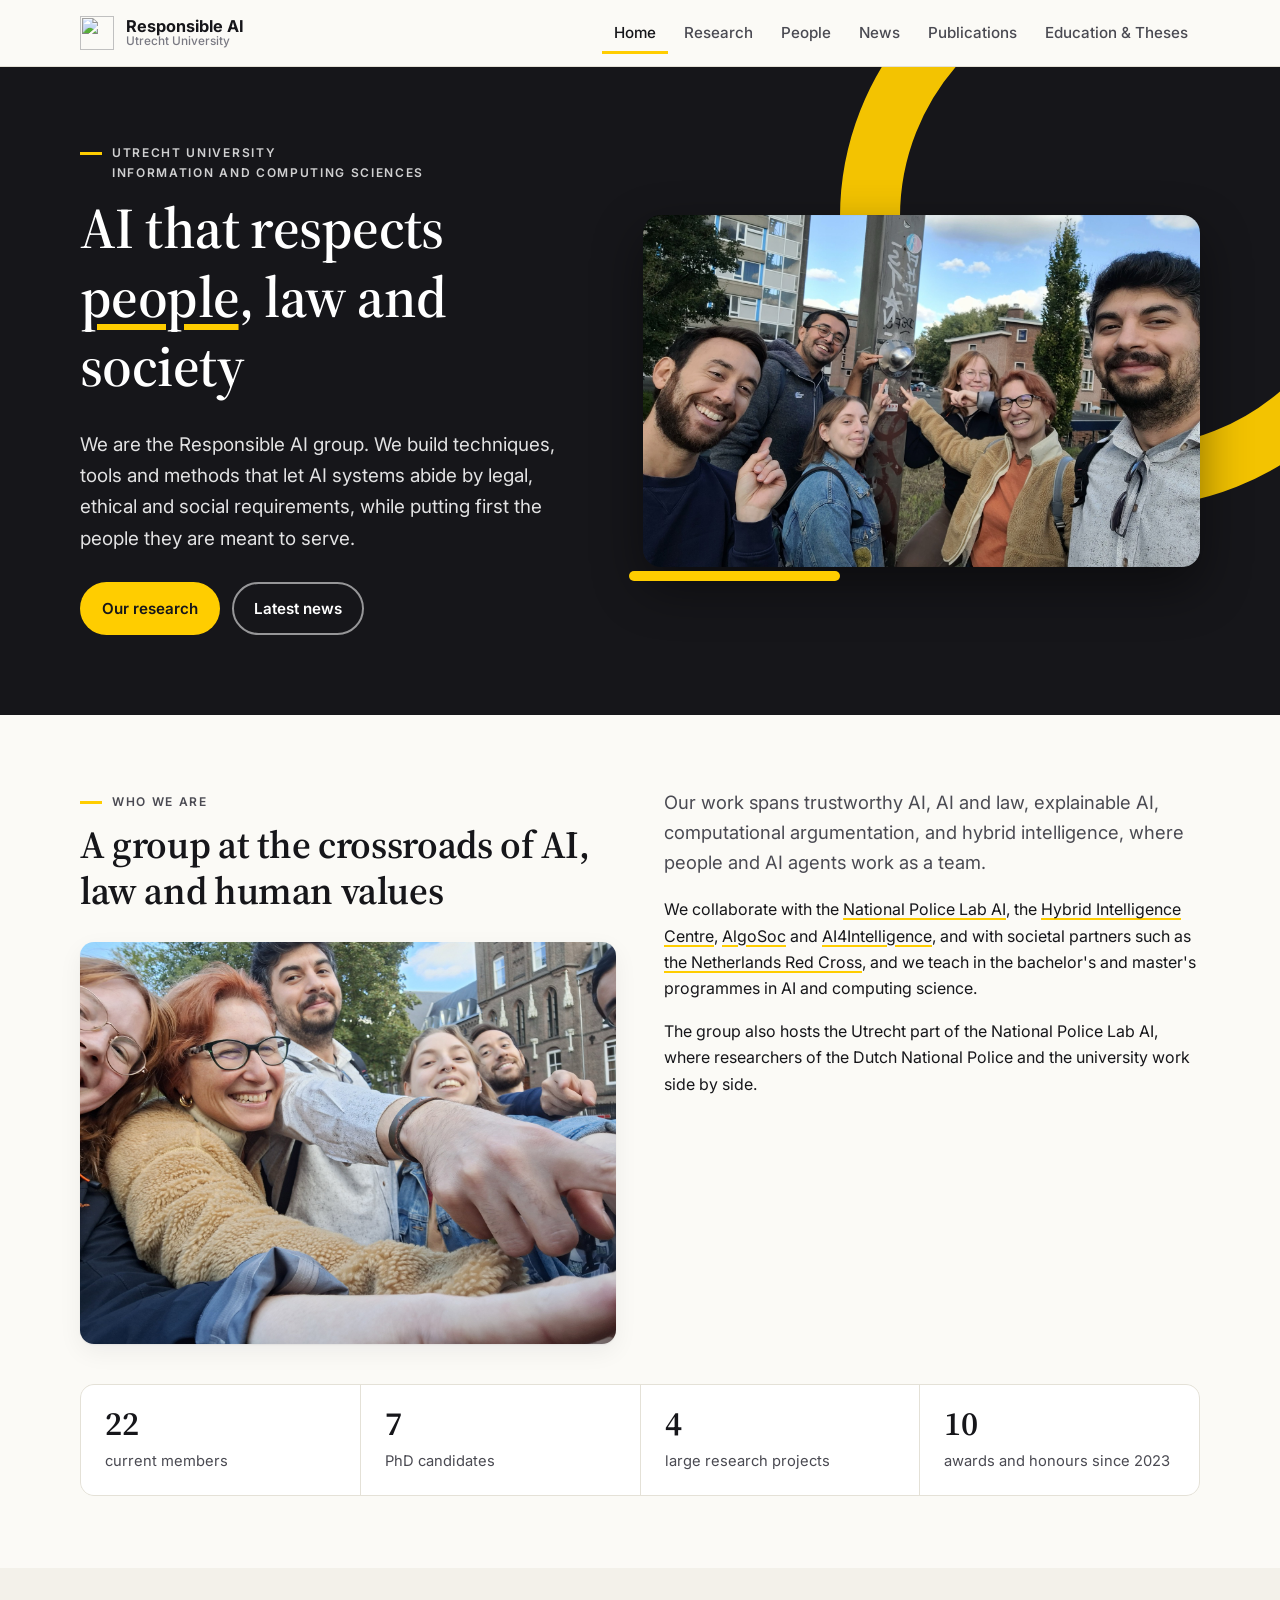
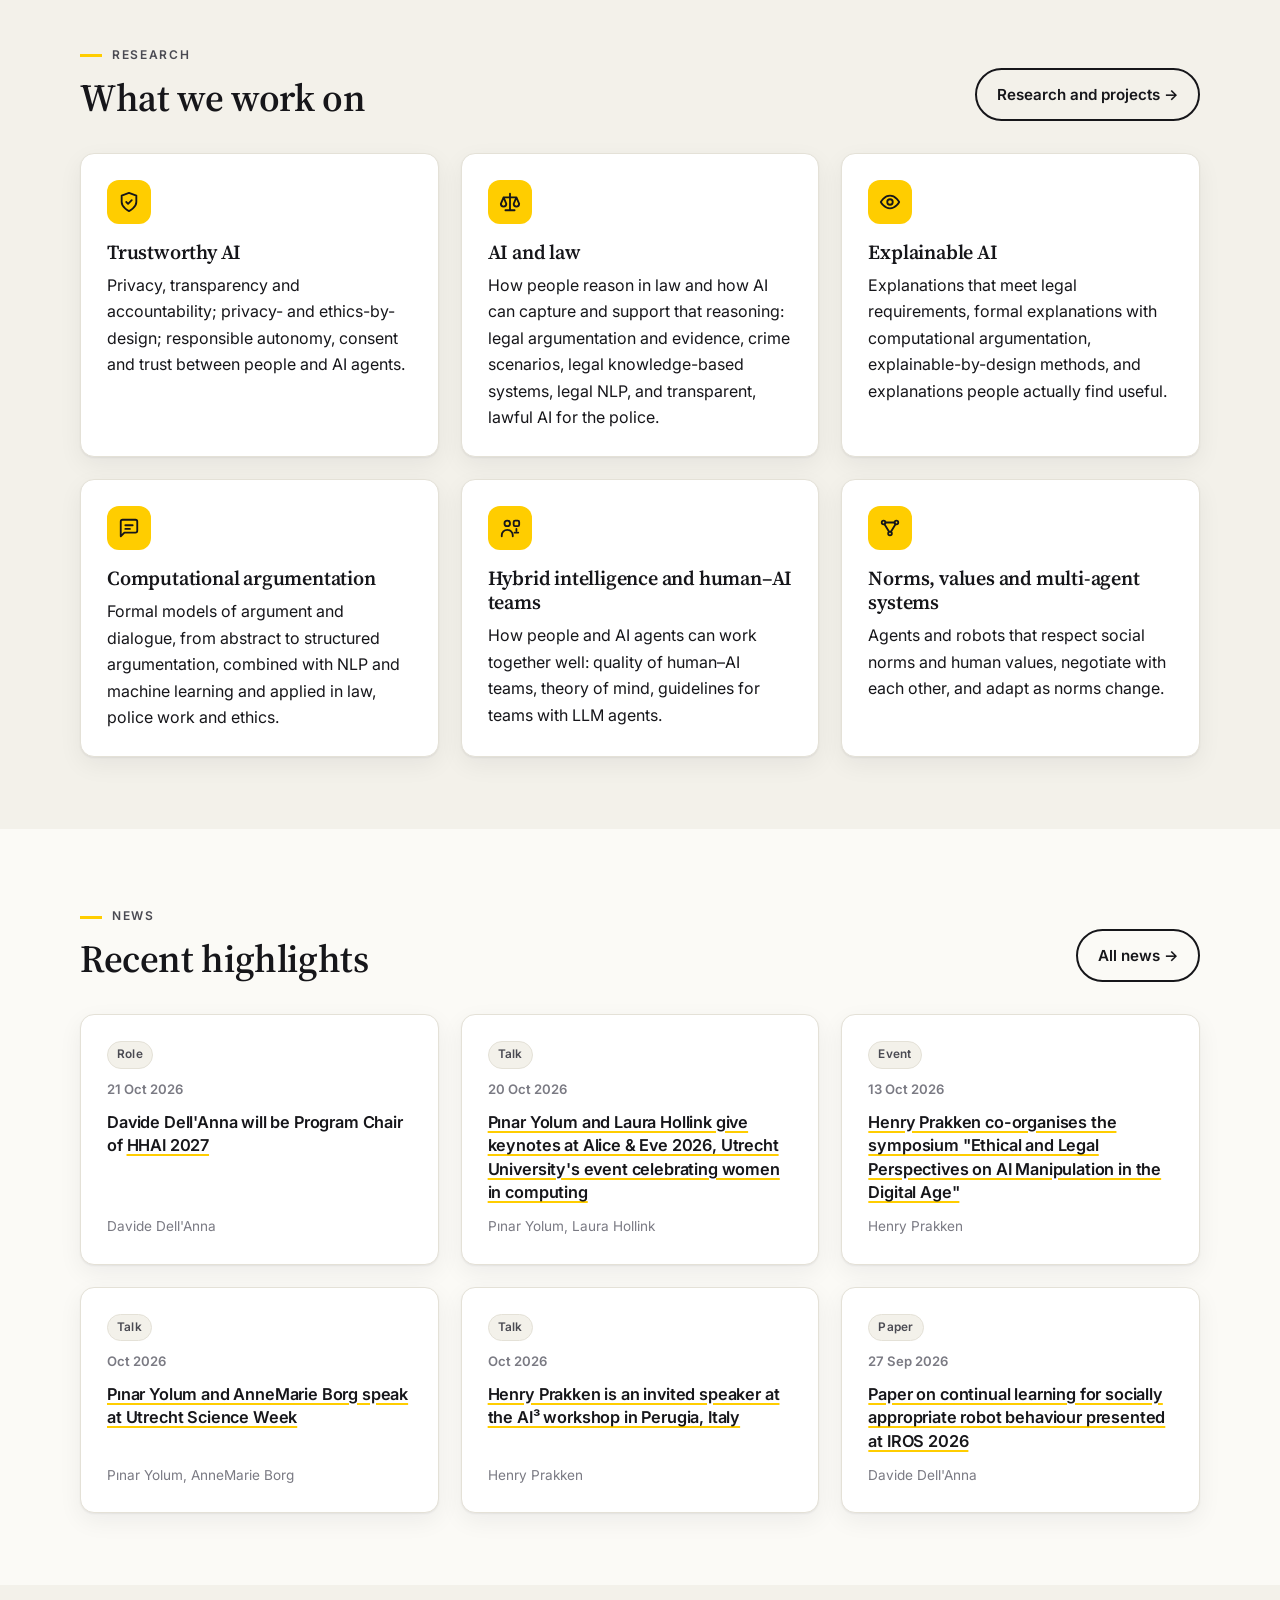
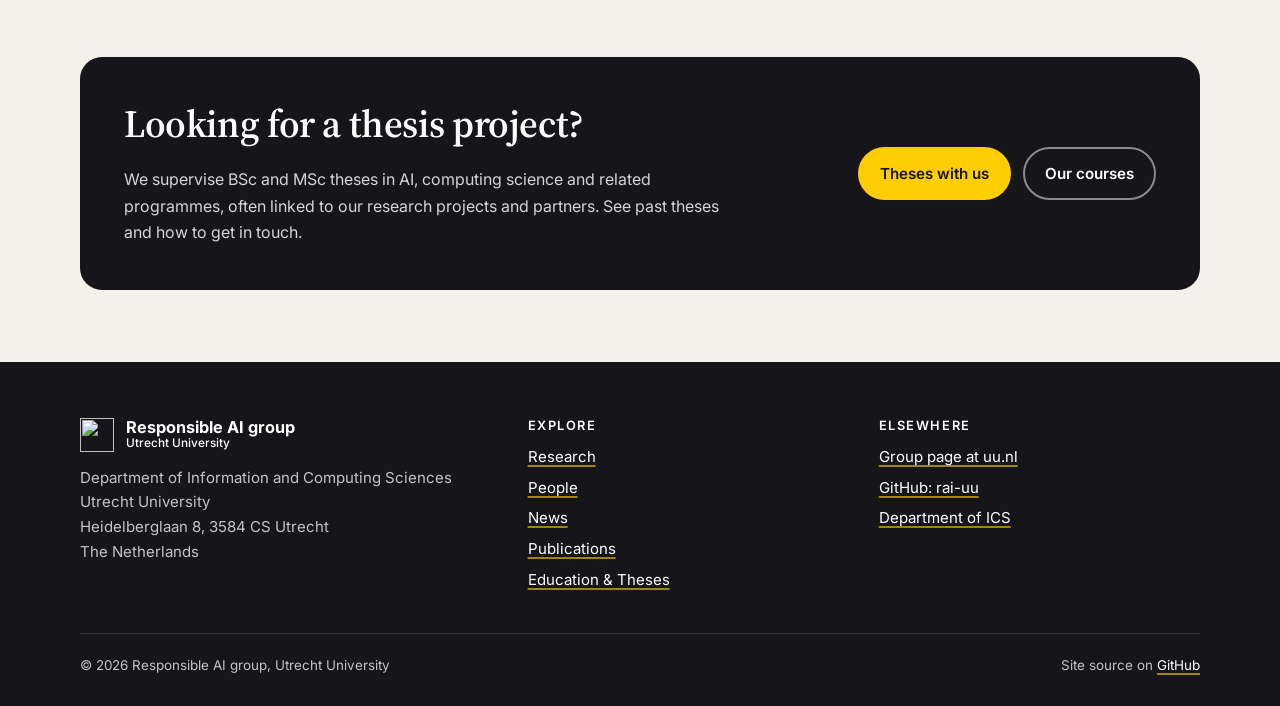
==== index.html @ e7e2543e "Redesign the group website and fill it with content - New design (css/site.css) with shared header/f" ====
<!doctype html>
<html lang="en">
<head>
<meta charset="utf-8">
<meta name="viewport" content="width=device-width, initial-scale=1">
<title>Responsible AI group · Utrecht University</title>
<meta name="description" content="The Responsible AI group at Utrecht University researches AI that abides by legal, ethical and social requirements.">
<link rel="icon" href="images/logo.png">
<link rel="preconnect" href="https://fonts.googleapis.com">
<link rel="preconnect" href="https://fonts.gstatic.com" crossorigin>
<link href="https://fonts.googleapis.com/css2?family=Inter:wght@400;500;600;650;700&family=Source+Serif+4:opsz,wght@8..60,500;8..60,600&display=swap" rel="stylesheet">
<link rel="stylesheet" href="css/site.css">
</head>
<body data-page="home">
<div data-render="header"></div>
<main>

<section class="hero">
  <div class="wrap">
    <div class="hero-text">
      <span class="eyebrow eyebrow-2">Utrecht University<span>Information and Computing Sciences</span></span>
      <h1>AI that respects <em>people</em>, law and society</h1>
      <p>We are the Responsible AI group. We build techniques, tools and methods that let AI systems abide by legal, ethical and social requirements, while putting first the people they are meant to serve.</p>
      <div class="btns"><a class="btn primary" href="research.html">Our research</a><a class="btn ghost" href="news.html">Latest news</a></div>
    </div>
    <div class="hero-photo"><img src="images/group-1.jpg" alt="Members of the Responsible AI group"></div>
  </div>
</section>

<section class="section">
  <div class="wrap">
    <div class="two-col">
      <div>
        <span class="eyebrow">Who we are</span>
        <h2>A group at the crossroads of AI, law and human values</h2>
        <div class="photo mt-2"><img src="images/group-2.jpg" alt="Group members taking a selfie in Utrecht" loading="lazy" style="aspect-ratio:4/3;object-fit:cover;width:100%"></div>
      </div>
      <div>
        <p class="lead">Our work spans trustworthy AI, AI and law, explainable AI, computational argumentation, and hybrid intelligence, where people and AI agents work as a team.</p>
        <p>We collaborate with the <a href="https://www.uu.nl/en/research/ai-labs/our-labs/national-police-lab-ai" target="_blank" rel="noopener">National Police Lab AI</a>, the <a href="https://www.hybrid-intelligence-centre.nl/" target="_blank" rel="noopener">Hybrid Intelligence Centre</a>, <a href="https://algosoc.org/" target="_blank" rel="noopener">AlgoSoc</a> and <a href="https://ai4intelligence.github.io/" target="_blank" rel="noopener">AI4Intelligence</a>, and with societal partners such as <a href="research.html#collaborations">the Netherlands Red Cross</a>, and we teach in the bachelor's and master's programmes in AI and computing science.</p>
        <p>The group also hosts the Utrecht part of the National Police Lab AI, where researchers of the Dutch National Police and the university work side by side.</p>
      </div>
    </div>
    <div class="stats">
      <div class="stat"><b data-count="members"></b><span>current members</span></div>
      <div class="stat"><b data-count="phd"></b><span>PhD candidates</span></div>
      <div class="stat"><b>4</b><span>large research projects</span></div>
      <div class="stat"><b data-count="awards"></b><span>awards and honours since 2023</span></div>
    </div>
  </div>
</section>

<section class="section alt">
  <div class="wrap">
    <div class="section-head"><div><span class="eyebrow">Research</span><h2>What we work on</h2></div><a class="btn outline" href="research.html">Research and projects &rarr;</a></div>
    <div class="grid c3"><article class="card reveal"><div class="icon"><svg viewBox="0 0 24 24" fill="none" stroke="currentColor" stroke-width="2" stroke-linecap="round" stroke-linejoin="round"><path d="M12 22s8-4 8-10V5l-8-3-8 3v7c0 6 8 10 8 10z"/><path d="m9 12 2 2 4-4"/></svg></div><h3>Trustworthy AI</h3><p>Privacy, transparency and accountability; privacy- and ethics-by-design; responsible autonomy, consent and trust between people and AI agents.</p></article><article class="card reveal"><div class="icon"><svg viewBox="0 0 24 24" fill="none" stroke="currentColor" stroke-width="2" stroke-linecap="round" stroke-linejoin="round"><path d="M12 3v18M7 21h10M5 7h14M5 7l-3 7a3 3 0 0 0 6 0L5 7zM19 7l-3 7a3 3 0 0 0 6 0l-3-7z"/></svg></div><h3>AI and law</h3><p>How people reason in law and how AI can capture and support that reasoning: legal argumentation and evidence, crime scenarios, legal knowledge-based systems, legal NLP, and transparent, lawful AI for the police.</p></article><article class="card reveal"><div class="icon"><svg viewBox="0 0 24 24" fill="none" stroke="currentColor" stroke-width="2" stroke-linecap="round" stroke-linejoin="round"><path d="M2 12s3.5-7 10-7 10 7 10 7-3.5 7-10 7S2 12 2 12z"/><circle cx="12" cy="12" r="3"/></svg></div><h3>Explainable AI</h3><p>Explanations that meet legal requirements, formal explanations with computational argumentation, explainable-by-design methods, and explanations people actually find useful.</p></article><article class="card reveal"><div class="icon"><svg viewBox="0 0 24 24" fill="none" stroke="currentColor" stroke-width="2" stroke-linecap="round" stroke-linejoin="round"><path d="M21 15a2 2 0 0 1-2 2H7l-4 4V5a2 2 0 0 1 2-2h14a2 2 0 0 1 2 2z"/><path d="M8 9h8M8 13h5"/></svg></div><h3>Computational argumentation</h3><p>Formal models of argument and dialogue, from abstract to structured argumentation, combined with NLP and machine learning and applied in law, police work and ethics.</p></article><article class="card reveal"><div class="icon"><svg viewBox="0 0 24 24" fill="none" stroke="currentColor" stroke-width="2" stroke-linecap="round" stroke-linejoin="round"><circle cx="9" cy="7" r="3"/><path d="M3 21v-1a6 6 0 0 1 12 0v1"/><rect x="16" y="4" width="6" height="6" rx="1.5"/><path d="M19 13v2M17 17h4"/></svg></div><h3>Hybrid intelligence and human–AI teams</h3><p>How people and AI agents can work together well: quality of human–AI teams, theory of mind, guidelines for teams with LLM agents.</p></article><article class="card reveal"><div class="icon"><svg viewBox="0 0 24 24" fill="none" stroke="currentColor" stroke-width="2" stroke-linecap="round" stroke-linejoin="round"><circle cx="5" cy="6" r="2"/><circle cx="19" cy="6" r="2"/><circle cx="12" cy="18" r="2"/><path d="M7 6h10M6 8l5 8M18 8l-5 8"/></svg></div><h3>Norms, values and multi-agent systems</h3><p>Agents and robots that respect social norms and human values, negotiate with each other, and adapt as norms change.</p></article></div>
  </div>
</section>

<section class="section">
  <div class="wrap">
    <div class="section-head"><div><span class="eyebrow">News</span><h2>Recent highlights</h2></div><a class="btn outline" href="news.html">All news &rarr;</a></div>
    <div class="grid c3 news-cards" data-render="news-cards" data-limit="6"></div>
  </div>
</section>

<section class="section alt">
  <div class="wrap">
    <div class="callout">
      <div>
        <h2>Looking for a thesis project?</h2>
        <p>We supervise BSc and MSc theses in AI, computing science and related programmes, often linked to our research projects and partners. See past theses and how to get in touch.</p>
      </div>
      <div class="btns"><a class="btn primary" href="education.html#theses">Theses with us</a><a class="btn ghost" href="education.html#courses">Our courses</a></div>
    </div>
  </div>
</section>

</main>
<div data-render="footer"></div>
<script src="js/data.js"></script>
<script src="js/site.js"></script>
</body>
</html>
---- css/site.css ----
/* Responsible AI group — Utrecht University
   Single stylesheet for the whole site. Colours are tokens on :root. */

:root {
  --bg: #fbfaf6;
  --surface: #ffffff;
  --surface-2: #f3f1ea;
  --ink: #16161a;
  --ink-2: #4a4a52;
  --ink-3: #7a7a83;
  --line: #e4e1d7;
  --yellow: #ffcd00;          /* UU yellow */
  --yellow-soft: #fff4c2;
  --red: #c00a35;             /* UU red, used sparingly */
  --link: #16161a;
  --shadow: 0 1px 2px rgba(20, 20, 30, .06), 0 8px 24px rgba(20, 20, 30, .06);
  --radius: 14px;
  --max: 1160px;
  --serif: "Source Serif 4", Georgia, "Times New Roman", serif;
  --sans: "Inter", system-ui, -apple-system, "Segoe UI", Roboto, sans-serif;
}

@media (prefers-color-scheme: dark) {
  :root {
    --bg: #121216;
    --surface: #1b1b21;
    --surface-2: #23232b;
    --ink: #f1f0ec;
    --ink-2: #c4c3c9;
    --ink-3: #8e8d96;
    --line: #2f2f38;
    --yellow-soft: #3a3214;
    --link: #f1f0ec;
    --shadow: 0 1px 2px rgba(0, 0, 0, .4), 0 8px 24px rgba(0, 0, 0, .3);
  }
}

* { box-sizing: border-box; }
html { scroll-behavior: smooth; }
[id] { scroll-margin-top: 84px; }
body {
  margin: 0;
  background: var(--bg);
  color: var(--ink);
  font: 16px/1.65 var(--sans);
  -webkit-font-smoothing: antialiased;
}
img { max-width: 100%; display: block; }
a { color: var(--link); text-decoration-color: var(--yellow); text-decoration-thickness: 2px; text-underline-offset: 3px; }
a:hover { text-decoration-color: var(--red); }
h1, h2, h3, h4 { font-family: var(--serif); line-height: 1.2; margin: 0 0 .5em; font-weight: 600; letter-spacing: -.01em; }
h1 { font-size: clamp(2.2rem, 5vw, 3.6rem); }
h2 { font-size: clamp(1.7rem, 3.2vw, 2.4rem); }
h3 { font-size: 1.25rem; }
p { margin: 0 0 1em; }

.wrap { max-width: var(--max); margin: 0 auto; padding: 0 20px; }
.section { padding: 72px 0; }
.section.alt { background: var(--surface-2); }
.eyebrow {
  display: inline-block; font: 600 .75rem/1 var(--sans); letter-spacing: .14em; text-transform: uppercase;
  color: var(--ink-2); margin-bottom: 14px;
}
.eyebrow::before { content: ""; display: inline-block; width: 22px; height: 3px; background: var(--yellow); vertical-align: middle; margin-right: 10px; }
.eyebrow-2 span { display: block; margin-top: 8px; padding-left: 32px; }
.lead { font-size: 1.15rem; color: var(--ink-2); max-width: 46em; }
.section-head { display: flex; justify-content: space-between; align-items: end; gap: 20px; flex-wrap: wrap; margin-bottom: 32px; }
.section-head h2 { margin: 0; }
.muted { color: var(--ink-3); }

/* ---------- Header / nav ---------- */
.site-header {
  position: sticky; top: 0; z-index: 50;
  background: color-mix(in srgb, var(--bg) 88%, transparent);
  backdrop-filter: saturate(1.4) blur(10px);
  border-bottom: 1px solid var(--line);
}
.site-header .wrap { display: flex; align-items: center; justify-content: space-between; height: 66px; }
.brand { display: flex; align-items: center; gap: 12px; text-decoration: none; color: var(--ink); }
.brand img { width: 34px; height: 34px; }
.brand span { font: 700 1.02rem/1.1 var(--sans); }
.brand small { display: block; font-weight: 500; font-size: .74rem; color: var(--ink-3); }
.nav { display: flex; gap: 4px; }
.nav a {
  text-decoration: none; color: var(--ink-2); font-weight: 500; font-size: .95rem;
  padding: 8px 12px; border-radius: 8px;
}
.nav a:hover { background: var(--surface-2); color: var(--ink); }
.nav a.active { color: var(--ink); box-shadow: inset 0 -3px 0 var(--yellow); border-radius: 0; }
.nav-toggle { display: none; background: none; border: 1px solid var(--line); border-radius: 8px; padding: 6px 10px; color: var(--ink); font-size: 1.1rem; }

@media (max-width: 860px) {
  .nav-toggle { display: block; }
  .nav {
    display: none; position: absolute; top: 66px; left: 0; right: 0; flex-direction: column;
    background: var(--bg); border-bottom: 1px solid var(--line); padding: 8px 20px 16px;
  }
  .nav.open { display: flex; }
  .nav a.active { box-shadow: inset 3px 0 0 var(--yellow); }
}

/* ---------- Hero ---------- */
.hero { position: relative; overflow: hidden; color: #fff; background: #16161a; }
.hero::before {
  content: ""; position: absolute; right: -140px; top: -140px; width: 460px; height: 460px; border-radius: 50%;
  border: 60px solid var(--yellow); opacity: .95;
}
.hero .wrap { position: relative; z-index: 1; display: grid; grid-template-columns: minmax(0, 1fr) minmax(0, 1.1fr); gap: 56px; align-items: center; padding-top: 80px; padding-bottom: 80px; }
.hero .hero-photo { position: relative; }
.hero .hero-photo img { width: 100%; aspect-ratio: 3648 / 2300; object-fit: cover; border-radius: 18px; box-shadow: 0 20px 50px rgba(0,0,0,.45); }
.hero .hero-photo::after { content: ""; position: absolute; left: -14px; bottom: -14px; width: 38%; height: 10px; background: var(--yellow); border-radius: 6px; }
@media (max-width: 960px) {
  .hero .wrap { grid-template-columns: 1fr; gap: 36px; padding-top: 40px; padding-bottom: 56px; }
  .hero .hero-photo { order: -1; }
  .hero::before { width: 240px; height: 240px; border-width: 32px; right: -110px; top: -110px; }
}
.hero h1 { max-width: 13em; }
.hero h1 em { font-style: normal; color: inherit; text-decoration: underline; text-decoration-color: var(--yellow); text-decoration-thickness: .1em; text-underline-offset: .12em; }
.hero p { font-size: 1.18rem; max-width: 36em; color: rgba(255,255,255,.88); }
.hero .eyebrow { color: rgba(255,255,255,.8); }
.btns { display: flex; gap: 12px; flex-wrap: wrap; margin-top: 28px; }
.btn {
  display: inline-flex; align-items: center; gap: 8px; padding: 12px 20px; border-radius: 999px;
  font-weight: 600; font-size: .95rem; text-decoration: none; border: 2px solid transparent; transition: transform .15s;
}
.btn:hover { transform: translateY(-1px); }
.btn.primary { background: var(--yellow); color: #16161a; }
.btn.ghost { border-color: rgba(255,255,255,.55); color: #fff; }
.btn.outline { border-color: var(--ink); color: var(--ink); }

.page-hero { background: var(--ink); color: #fff; padding: 72px 0 56px; position: relative; overflow: hidden; }
@media (prefers-color-scheme: dark) { .page-hero { background: #0b0b0e; } }
.page-hero::after {
  content: ""; position: absolute; right: -80px; top: -80px; width: 340px; height: 340px; border-radius: 50%;
  border: 46px solid var(--yellow); opacity: .9;
}
.page-hero .wrap { position: relative; z-index: 1; }
.page-hero p { color: rgba(255,255,255,.8); max-width: 42em; font-size: 1.1rem; margin: 0; }
.page-hero .eyebrow { color: rgba(255,255,255,.75); }
@media (max-width: 1100px) { .page-hero::after { width: 200px; height: 200px; border-width: 28px; right: -90px; top: -90px; } }

/* ---------- Stats ---------- */
.stats { display: grid; grid-template-columns: repeat(4, 1fr); gap: 1px; background: var(--line); border: 1px solid var(--line); border-radius: var(--radius); overflow: hidden; margin-top: 40px; }
.stat { background: var(--surface); padding: 22px 24px; }
.stat b { display: block; font: 600 2.1rem/1 var(--serif); margin-bottom: 6px; }
.stat span { color: var(--ink-2); font-size: .92rem; }
@media (max-width: 760px) { .stats { grid-template-columns: repeat(2, 1fr); } }

/* ---------- Cards / grids ---------- */
.grid { display: grid; gap: 22px; }
.grid.c2 { grid-template-columns: repeat(2, 1fr); }
.grid.c3 { grid-template-columns: repeat(3, 1fr); }
.grid.c4 { grid-template-columns: repeat(4, 1fr); }
@media (max-width: 980px) { .grid.c3, .grid.c4 { grid-template-columns: repeat(2, 1fr); } }
@media (max-width: 640px) { .grid.c2, .grid.c3, .grid.c4 { grid-template-columns: 1fr; } }

.card {
  background: var(--surface); border: 1px solid var(--line); border-radius: var(--radius);
  padding: 26px; box-shadow: var(--shadow); position: relative;
}
.card h3 { margin-bottom: .4em; }
.card p:last-child { margin-bottom: 0; }
.card .icon {
  width: 44px; height: 44px; border-radius: 12px; background: var(--yellow); color: #16161a;
  display: grid; place-items: center; margin-bottom: 16px;
}
.card .icon svg { width: 22px; height: 22px; }
.card.link { transition: transform .15s, box-shadow .15s; }
.card.link:hover { transform: translateY(-2px); }
.card .more { font-weight: 600; font-size: .92rem; }

.tag {
  display: inline-block; font-size: .74rem; font-weight: 600; letter-spacing: .02em; padding: 3px 9px;
  border-radius: 999px; background: var(--surface-2); color: var(--ink-2); border: 1px solid var(--line);
}
.tag.y { background: var(--yellow-soft); border-color: transparent; color: var(--ink); }
.tags { display: flex; gap: 6px; flex-wrap: wrap; }

/* ---------- News ---------- */
.news-list { display: grid; gap: 0; border-top: 1px solid var(--line); }
.news-item { display: grid; grid-template-columns: 120px 1fr; gap: 24px; padding: 20px 0; border-bottom: 1px solid var(--line); }
.news-item time { font-weight: 600; color: var(--ink-3); font-size: .9rem; padding-top: 2px; }
.news-item h3 { font-family: var(--sans); font-size: 1.04rem; font-weight: 600; margin: 0 0 6px; line-height: 1.45; }
.news-item p { margin: 0 0 8px; color: var(--ink-2); font-size: .95rem; }
.news-item .people { font-size: .86rem; color: var(--ink-3); }
@media (max-width: 640px) { .news-item { grid-template-columns: 1fr; gap: 4px; } }

.news-cards .card { display: flex; flex-direction: column; gap: 10px; }
.news-cards .card time { font-size: .82rem; font-weight: 600; color: var(--ink-3); }
.news-cards .card h3 { font-family: var(--sans); font-size: 1.02rem; line-height: 1.45; margin: 0; }
.news-cards .card .people { margin-top: auto; font-size: .85rem; color: var(--ink-3); }
.news-cards .card.award::before { content: ""; position: absolute; left: 0; top: 18px; bottom: 18px; width: 4px; border-radius: 0 4px 4px 0; background: var(--yellow); }

.filters { display: flex; gap: 8px; flex-wrap: wrap; margin-bottom: 26px; }
.filters button {
  font: 500 .9rem var(--sans); padding: 7px 14px; border-radius: 999px; cursor: pointer;
  border: 1px solid var(--line); background: var(--surface); color: var(--ink-2);
}
.filters button.on { background: var(--ink); color: var(--bg); border-color: var(--ink); }

/* ---------- People ---------- */
.people-grid { display: grid; grid-template-columns: repeat(auto-fill, minmax(210px, 1fr)); gap: 26px; }
.person { text-decoration: none; color: var(--ink); display: block; }
.person .ph {
  aspect-ratio: 1 / 1; border-radius: var(--radius); overflow: hidden; background: var(--surface-2);
  border: 1px solid var(--line); position: relative;
}
.person .ph img { width: 100%; height: 100%; object-fit: cover; transition: transform .3s; }
.person:hover .ph img { transform: scale(1.04); }
.person .ph .initials { position: absolute; inset: 0; display: grid; place-items: center; font: 600 2.6rem var(--serif); color: var(--ink-3); background: linear-gradient(135deg, var(--surface-2), var(--yellow-soft)); }
.person h3 { font-family: var(--sans); font-size: 1.04rem; font-weight: 650; margin: 14px 0 2px; }
.person .role { font-size: .88rem; color: var(--ink-2); font-weight: 500; }
.person .topic { font-size: .86rem; color: var(--ink-3); margin-top: 6px; line-height: 1.5; }
.person:hover h3 { text-decoration: underline; text-decoration-color: var(--yellow); text-decoration-thickness: 2px; text-underline-offset: 3px; }

.group-title { display: flex; align-items: center; gap: 14px; margin: 54px 0 24px; }
.group-title:first-child { margin-top: 0; }
.group-title h2 { font-size: 1.5rem; margin: 0; }
.group-title::after { content: ""; flex: 1; height: 1px; background: var(--line); }

.alumni { width: 100%; border-collapse: collapse; font-size: .95rem; }
.alumni th, .alumni td { text-align: left; padding: 12px 14px; border-bottom: 1px solid var(--line); vertical-align: top; }
.alumni th { font-size: .78rem; text-transform: uppercase; letter-spacing: .08em; color: var(--ink-3); font-weight: 600; }
.alumni td:first-child { font-weight: 600; }
.table-wrap { overflow-x: auto; background: var(--surface); border: 1px solid var(--line); border-radius: var(--radius); }
@media (max-width: 640px) { .alumni .hide-sm { display: none; } }

/* ---------- Themes / research ---------- */
.theme { display: grid; grid-template-columns: 56px 1fr; gap: 18px; padding: 24px 0; border-bottom: 1px solid var(--line); }
.theme .num { font: 600 1.6rem/1 var(--serif); color: var(--ink-3); }
.theme h3 { margin-bottom: 6px; }
.theme p { color: var(--ink-2); margin-bottom: 8px; }

.project { display: grid; grid-template-columns: 150px 1fr; gap: 26px; align-items: start; }
.project .logo { background: #fff; border-radius: 12px; border: 1px solid var(--line); padding: 14px; aspect-ratio: 4/3; display: grid; place-items: center; }
.project .logo img { max-height: 100%; object-fit: contain; }
@media (max-width: 640px) { .project { grid-template-columns: 1fr; } .project .logo { max-width: 180px; } }

/* ---------- Theses ---------- */
.thesis .meta { font-size: .86rem; color: var(--ink-3); margin-bottom: 10px; }
.thesis h3 { font-size: 1.12rem; }
.thesis .links { display: flex; gap: 14px; flex-wrap: wrap; margin-top: 14px; font-weight: 600; font-size: .92rem; }

.steps { counter-reset: s; display: grid; gap: 16px; }
.steps li { list-style: none; counter-increment: s; position: relative; padding-left: 52px; }
.steps li::before {
  content: counter(s); position: absolute; left: 0; top: 0; width: 34px; height: 34px; border-radius: 50%;
  background: var(--yellow); color: #16161a; font-weight: 700; display: grid; place-items: center;
}
.steps { padding: 0; margin: 0; }

/* ---------- Publications ---------- */
.pub { padding: 16px 0; border-bottom: 1px solid var(--line); }
.pub .t { font-weight: 600; }
.pub .a { color: var(--ink-2); font-size: .94rem; }
.pub .v { color: var(--ink-3); font-size: .9rem; font-style: italic; }

/* ---------- Callout ---------- */
.callout {
  background: var(--ink); color: #fff; border-radius: 22px; padding: 44px; display: grid;
  grid-template-columns: 1.5fr 1fr; gap: 30px; align-items: center; position: relative; overflow: hidden;
}
@media (prefers-color-scheme: dark) { .callout { background: #0b0b0e; border: 1px solid var(--line); } }
.callout h2 { color: #fff; }
.callout p { color: rgba(255,255,255,.82); margin: 0; }
.callout .btns { justify-content: flex-end; margin: 0; }
.callout .btn.ghost { border-color: rgba(255,255,255,.5); }
@media (max-width: 760px) { .callout { grid-template-columns: 1fr; padding: 30px; } .callout .btns { justify-content: flex-start; } }

/* ---------- Footer ---------- */
.site-footer { background: var(--ink); color: rgba(255,255,255,.75); padding: 56px 0 30px; margin-top: 0; font-size: .94rem; }
@media (prefers-color-scheme: dark) { .site-footer { background: #0b0b0e; border-top: 1px solid var(--line); } }
.site-footer .cols { display: grid; grid-template-columns: 1.3fr 1fr 1fr; gap: 30px; }
.site-footer h4 { color: #fff; font-family: var(--sans); font-size: .8rem; letter-spacing: .12em; text-transform: uppercase; margin-bottom: 12px; }
.site-footer a { color: #fff; text-decoration-color: rgba(255,205,0,.6); }
.site-footer ul { list-style: none; padding: 0; margin: 0; display: grid; gap: 6px; }
.site-footer .brand span, .site-footer .brand small { color: #fff; }
.site-footer .bottom { border-top: 1px solid rgba(255,255,255,.12); margin-top: 40px; padding-top: 20px; font-size: .84rem; display: flex; justify-content: space-between; flex-wrap: wrap; gap: 10px; }
@media (max-width: 760px) { .site-footer .cols { grid-template-columns: 1fr; } }

/* ---------- Misc ---------- */
.two-col { display: grid; grid-template-columns: 1fr 1fr; gap: 48px; align-items: start; }
@media (max-width: 860px) { .two-col { grid-template-columns: 1fr; gap: 28px; } }
.photo { border-radius: var(--radius); overflow: hidden; box-shadow: var(--shadow); }
.reveal { opacity: 0; transform: translateY(14px); transition: opacity .6s ease, transform .6s ease; }
.reveal.in { opacity: 1; transform: none; }
@media (prefers-reduced-motion: reduce) { .reveal { opacity: 1; transform: none; transition: none; } html { scroll-behavior: auto; } }
.center { text-align: center; }
.mt-0 { margin-top: 0; }
.mt-2 { margin-top: 28px; }
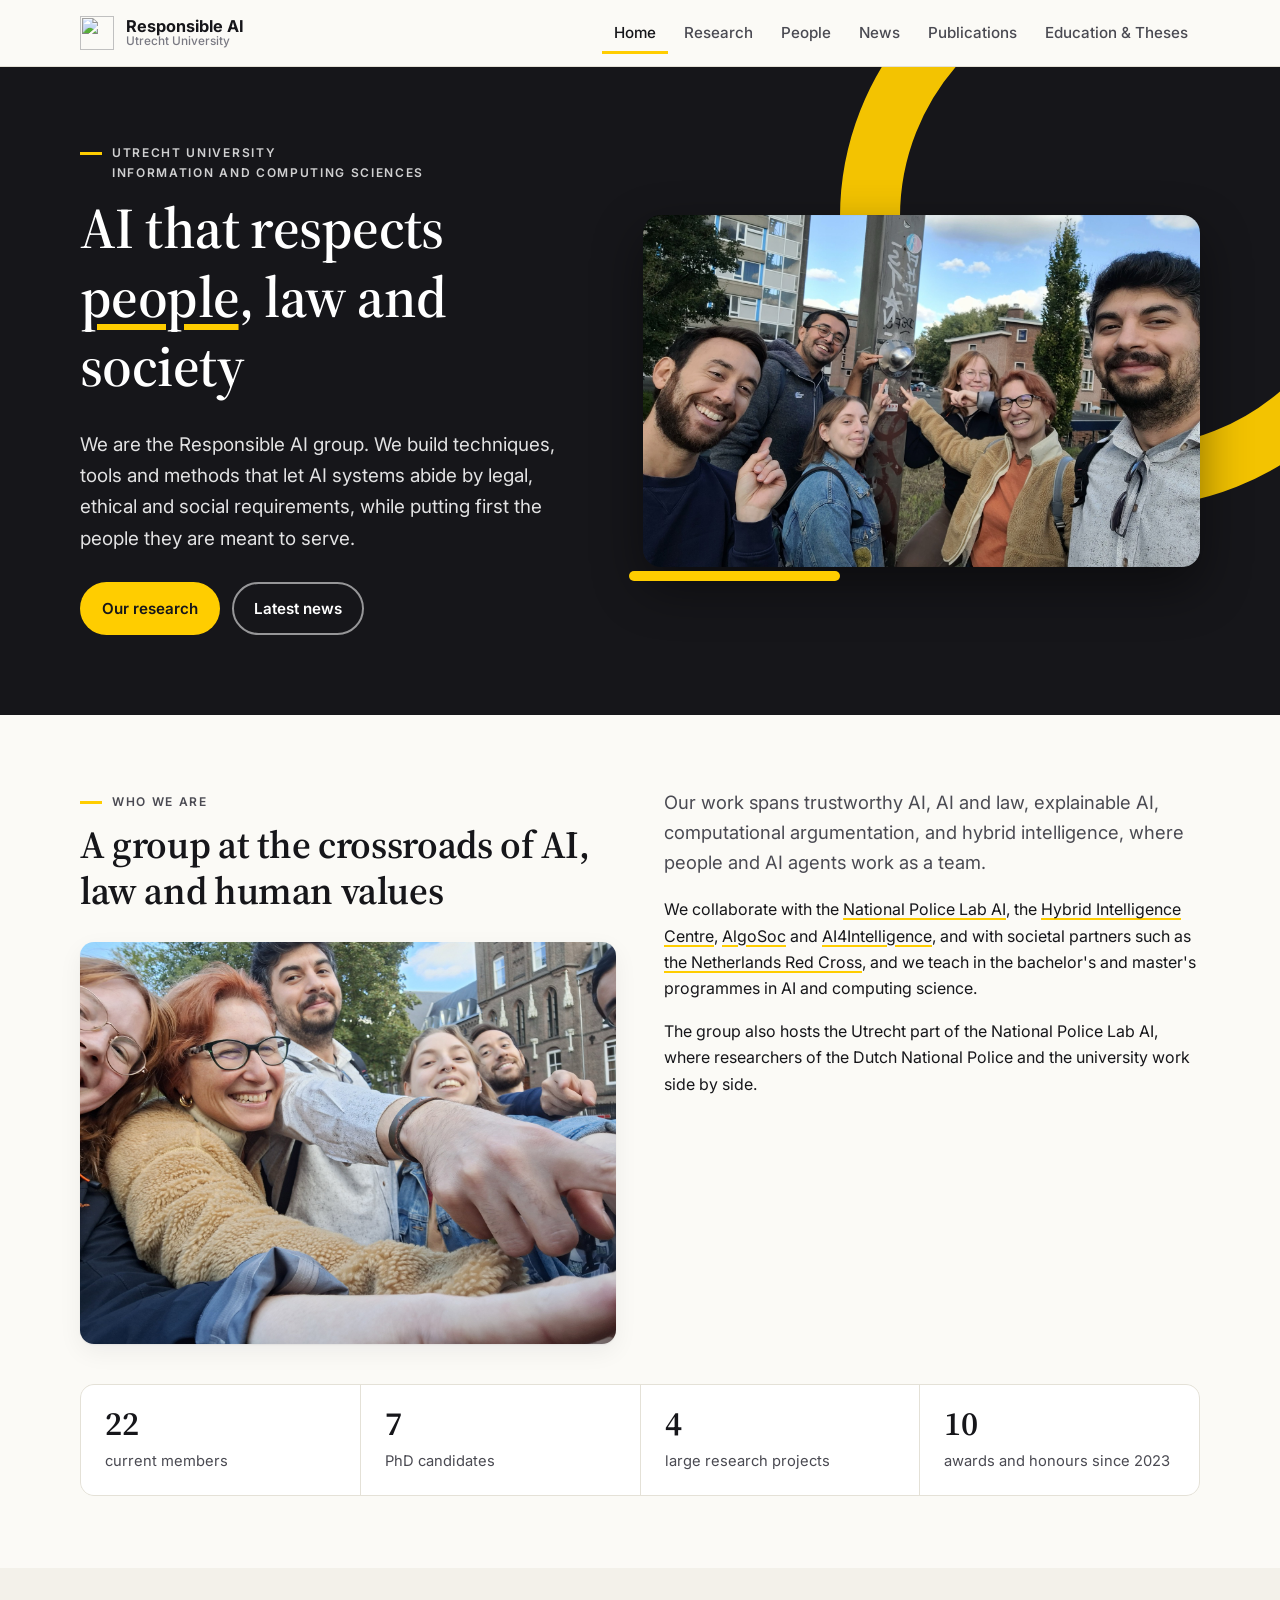
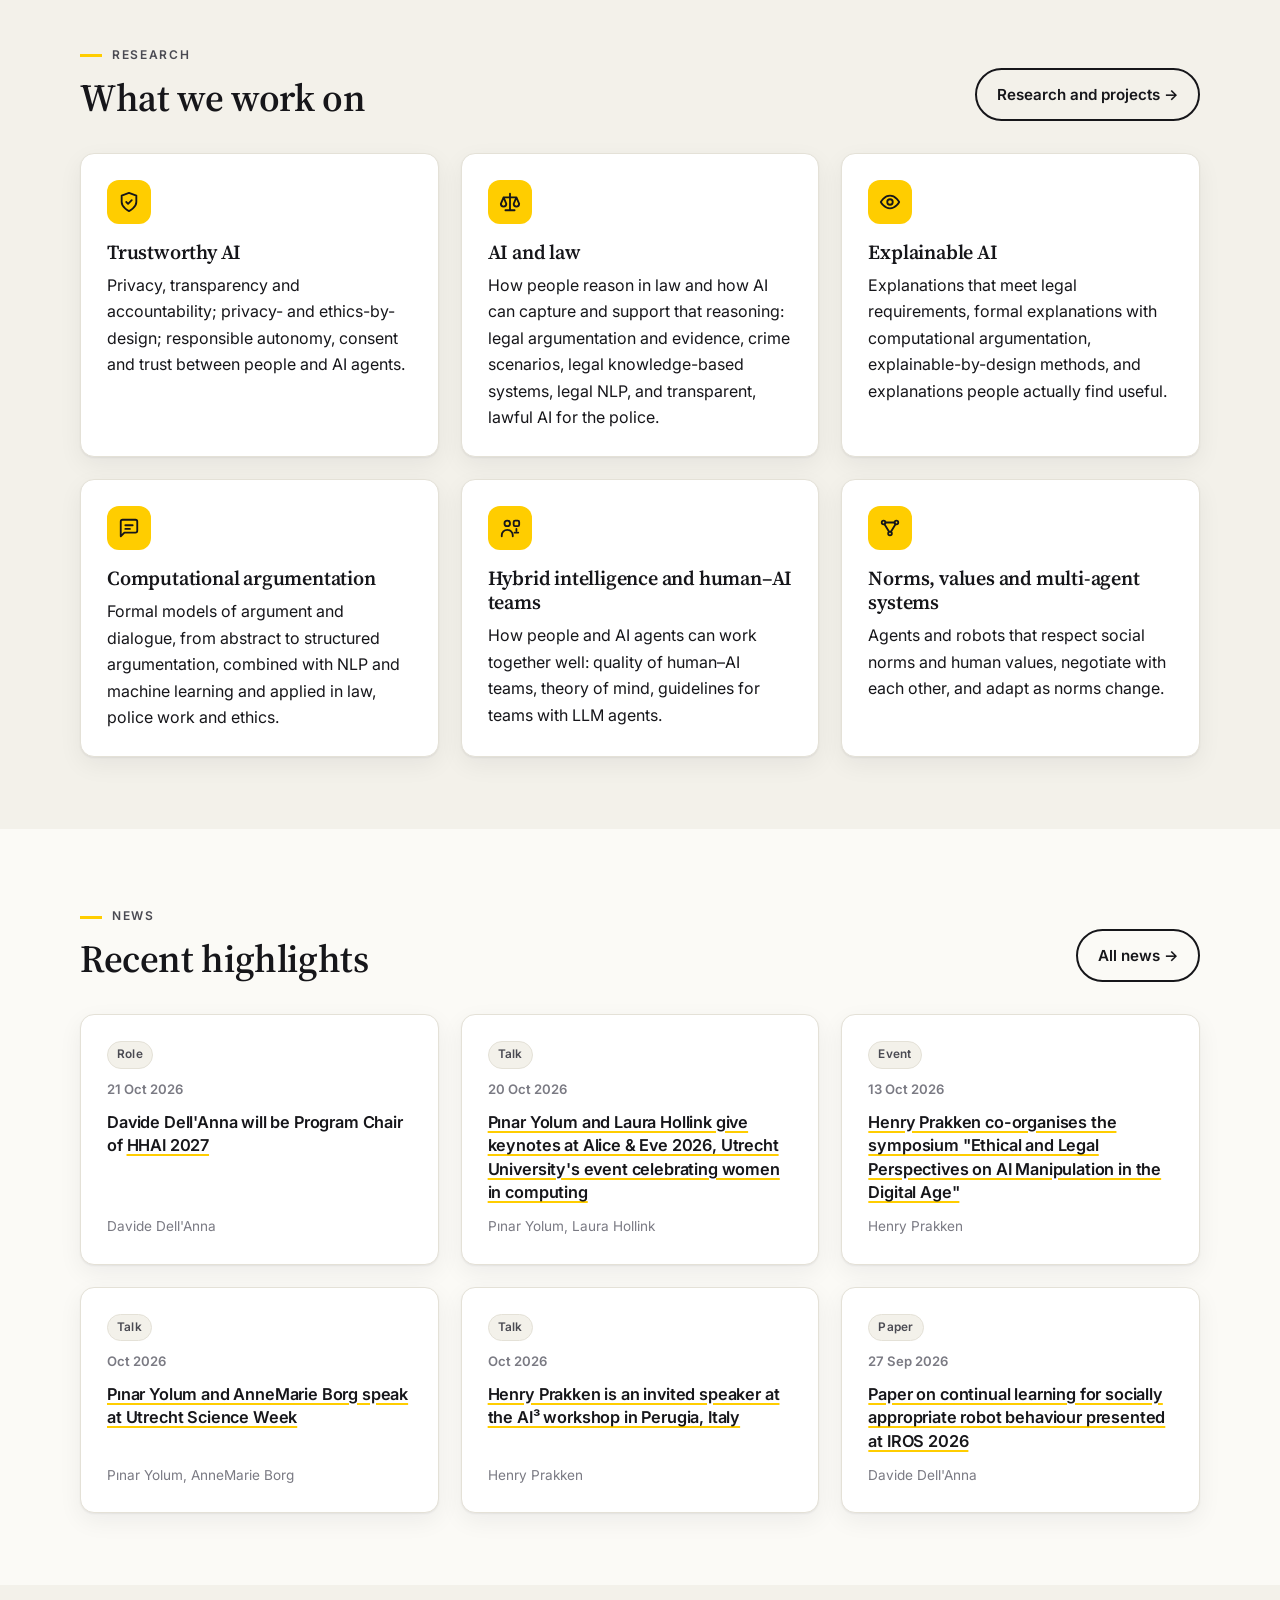
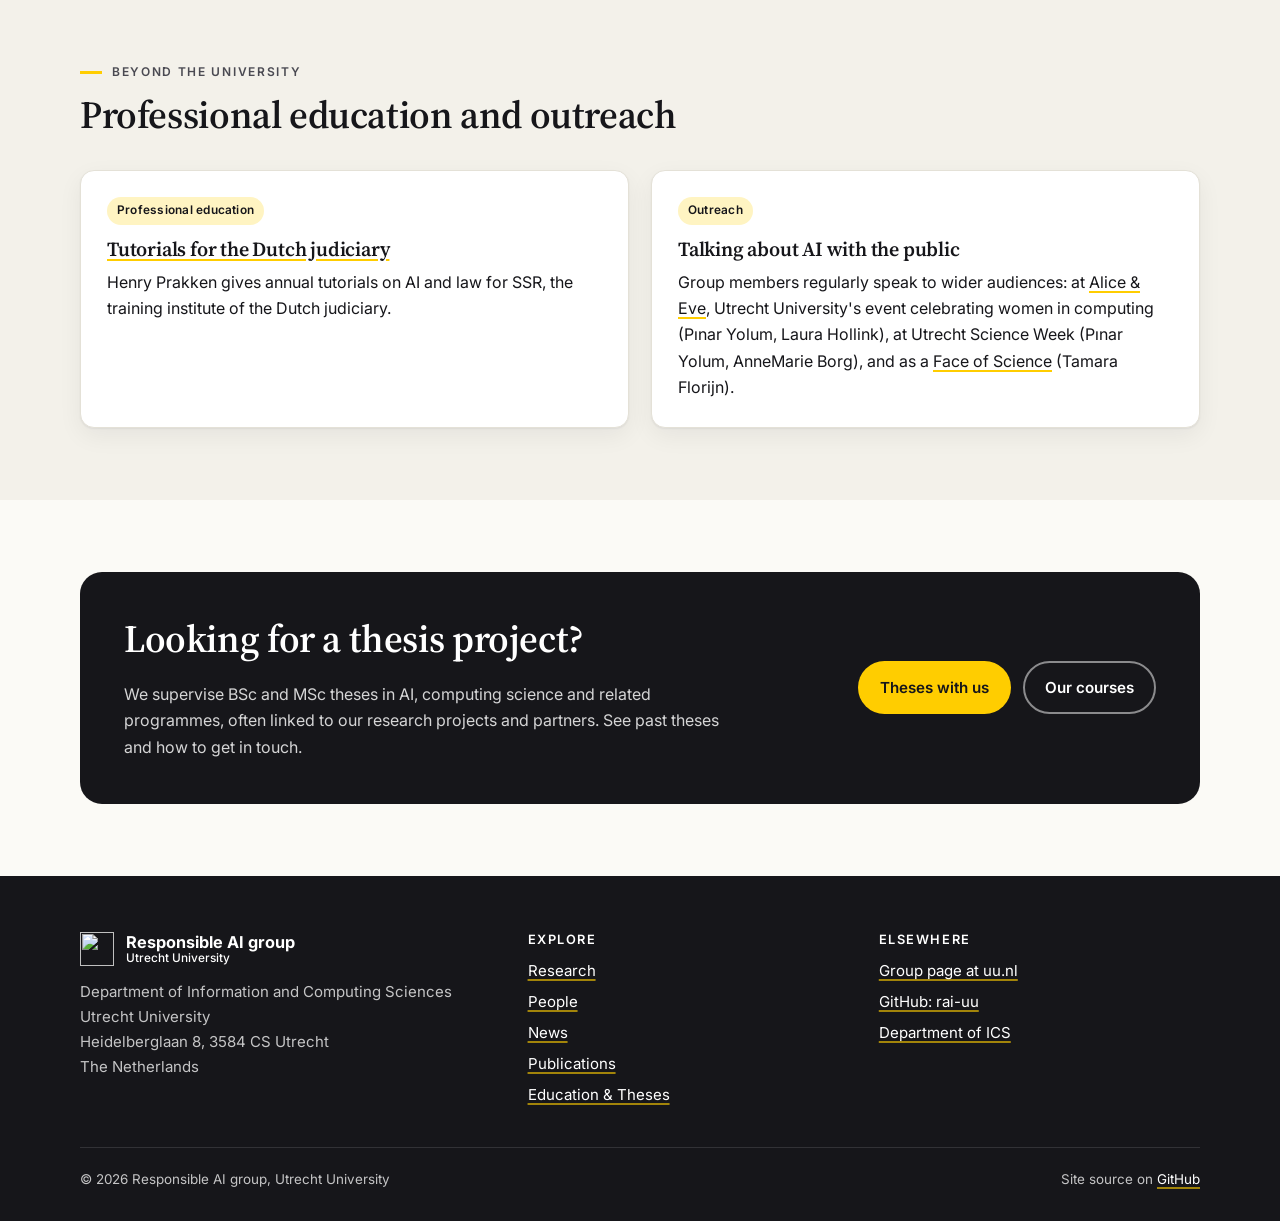
==== commit 3b5b6ec7: "Move outreach section from Education to the home page Co-Authored-By: Claude Opus 5.5 <noreply@anthr" ====
--- a/index.html
+++ b/index.html
@@ -64,7 +64,19 @@
   </div>
 </section>
 
-<section class="section alt">
+<section class="section alt" id="outreach"><div class="wrap">
+  <div class="section-head"><div><span class="eyebrow">Beyond the university</span><h2>Professional education and outreach</h2></div></div>
+  <div class="grid c2">
+    <article class="card reveal"><div class="tags" style="margin-bottom:12px"><span class="tag y">Professional education</span></div>
+      <h3><a href="https://www.ssr.nl/" target="_blank" rel="noopener">Tutorials for the Dutch judiciary</a></h3>
+      <p>Henry Prakken gives annual tutorials on AI and law for SSR, the training institute of the Dutch judiciary.</p></article>
+    <article class="card reveal"><div class="tags" style="margin-bottom:12px"><span class="tag y">Outreach</span></div>
+      <h3>Talking about AI with the public</h3>
+      <p>Group members regularly speak to wider audiences: at <a href="https://alice-and-eve.github.io/2026/" target="_blank" rel="noopener">Alice &amp; Eve</a>, Utrecht University's event celebrating women in computing (Pınar Yolum, Laura Hollink), at Utrecht Science Week (Pınar Yolum, AnneMarie Borg), and as a <a href="https://www.cwi.nl/en/news/meet-new-face-of-science-tamara-florijn/" target="_blank" rel="noopener">Face of Science</a> (Tamara Florijn).</p></article>
+  </div>
+</div></section>
+
+<section class="section">
   <div class="wrap">
     <div class="callout">
       <div>
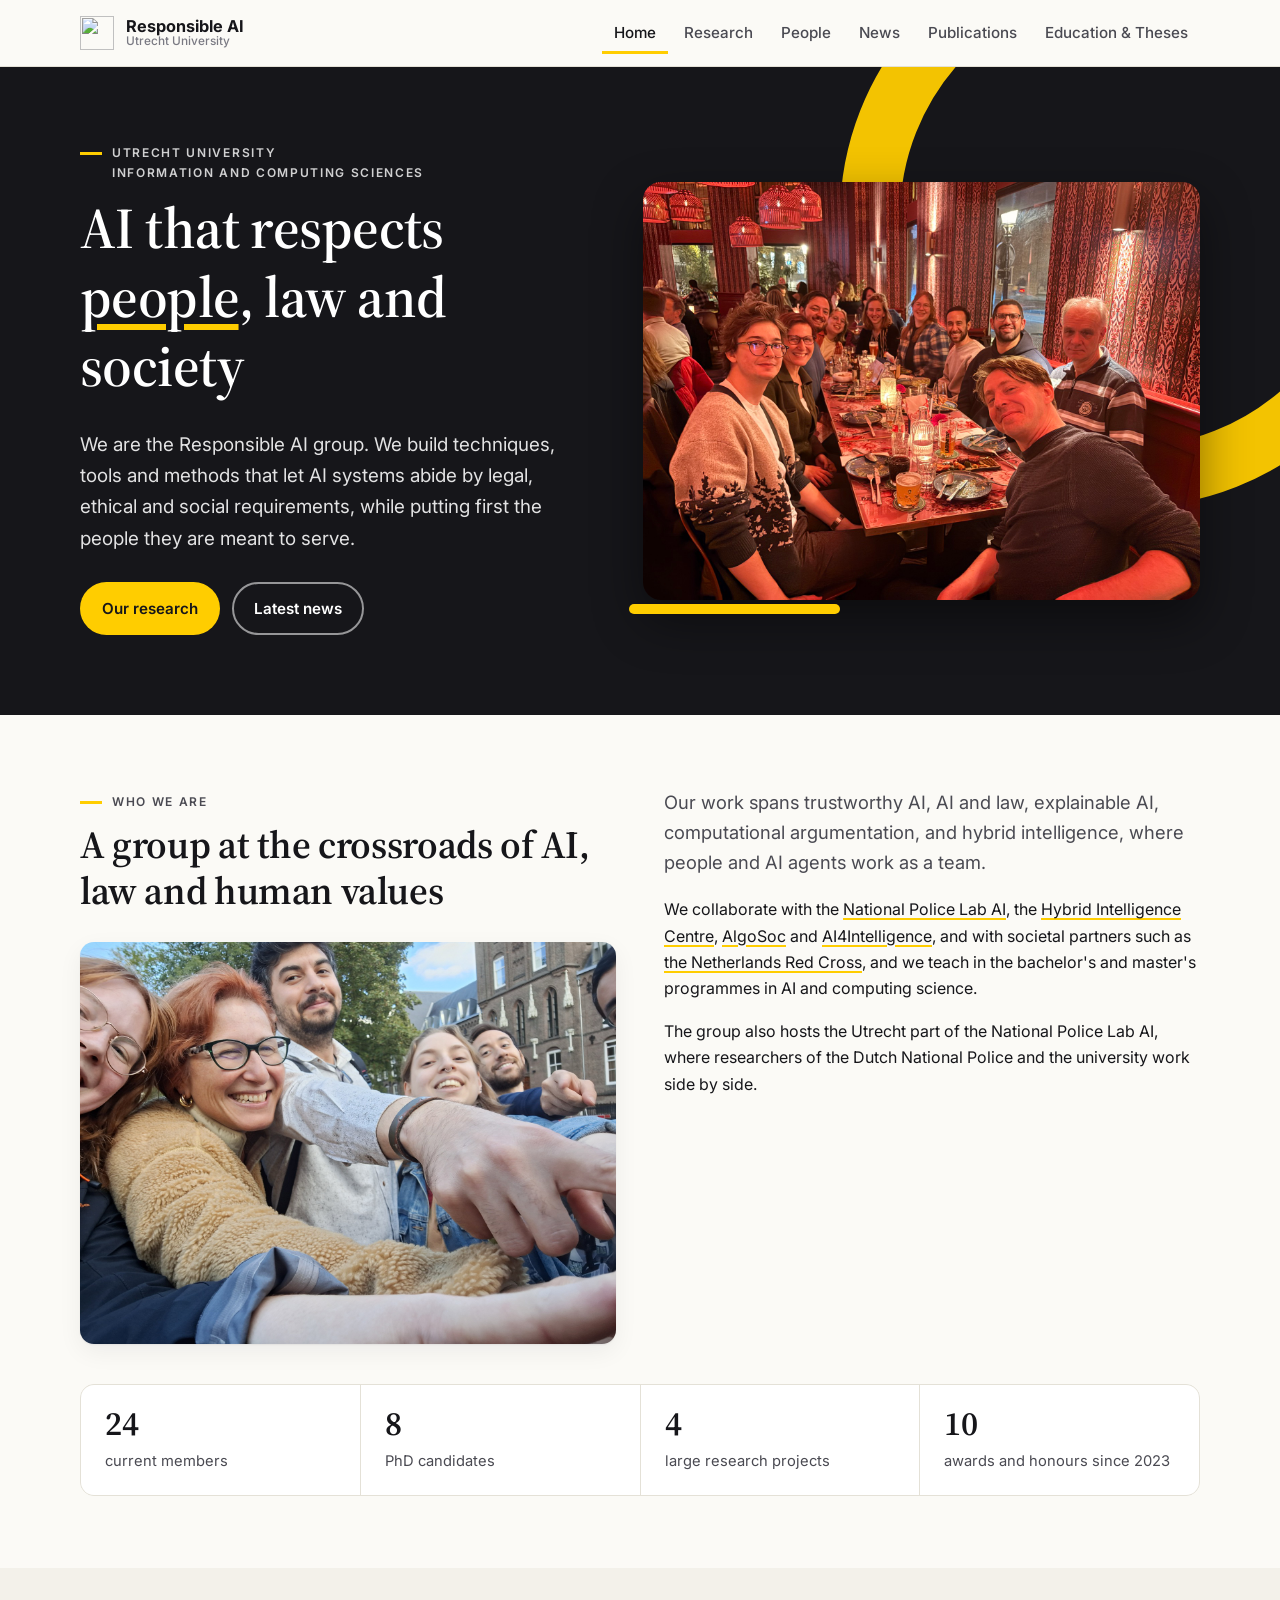
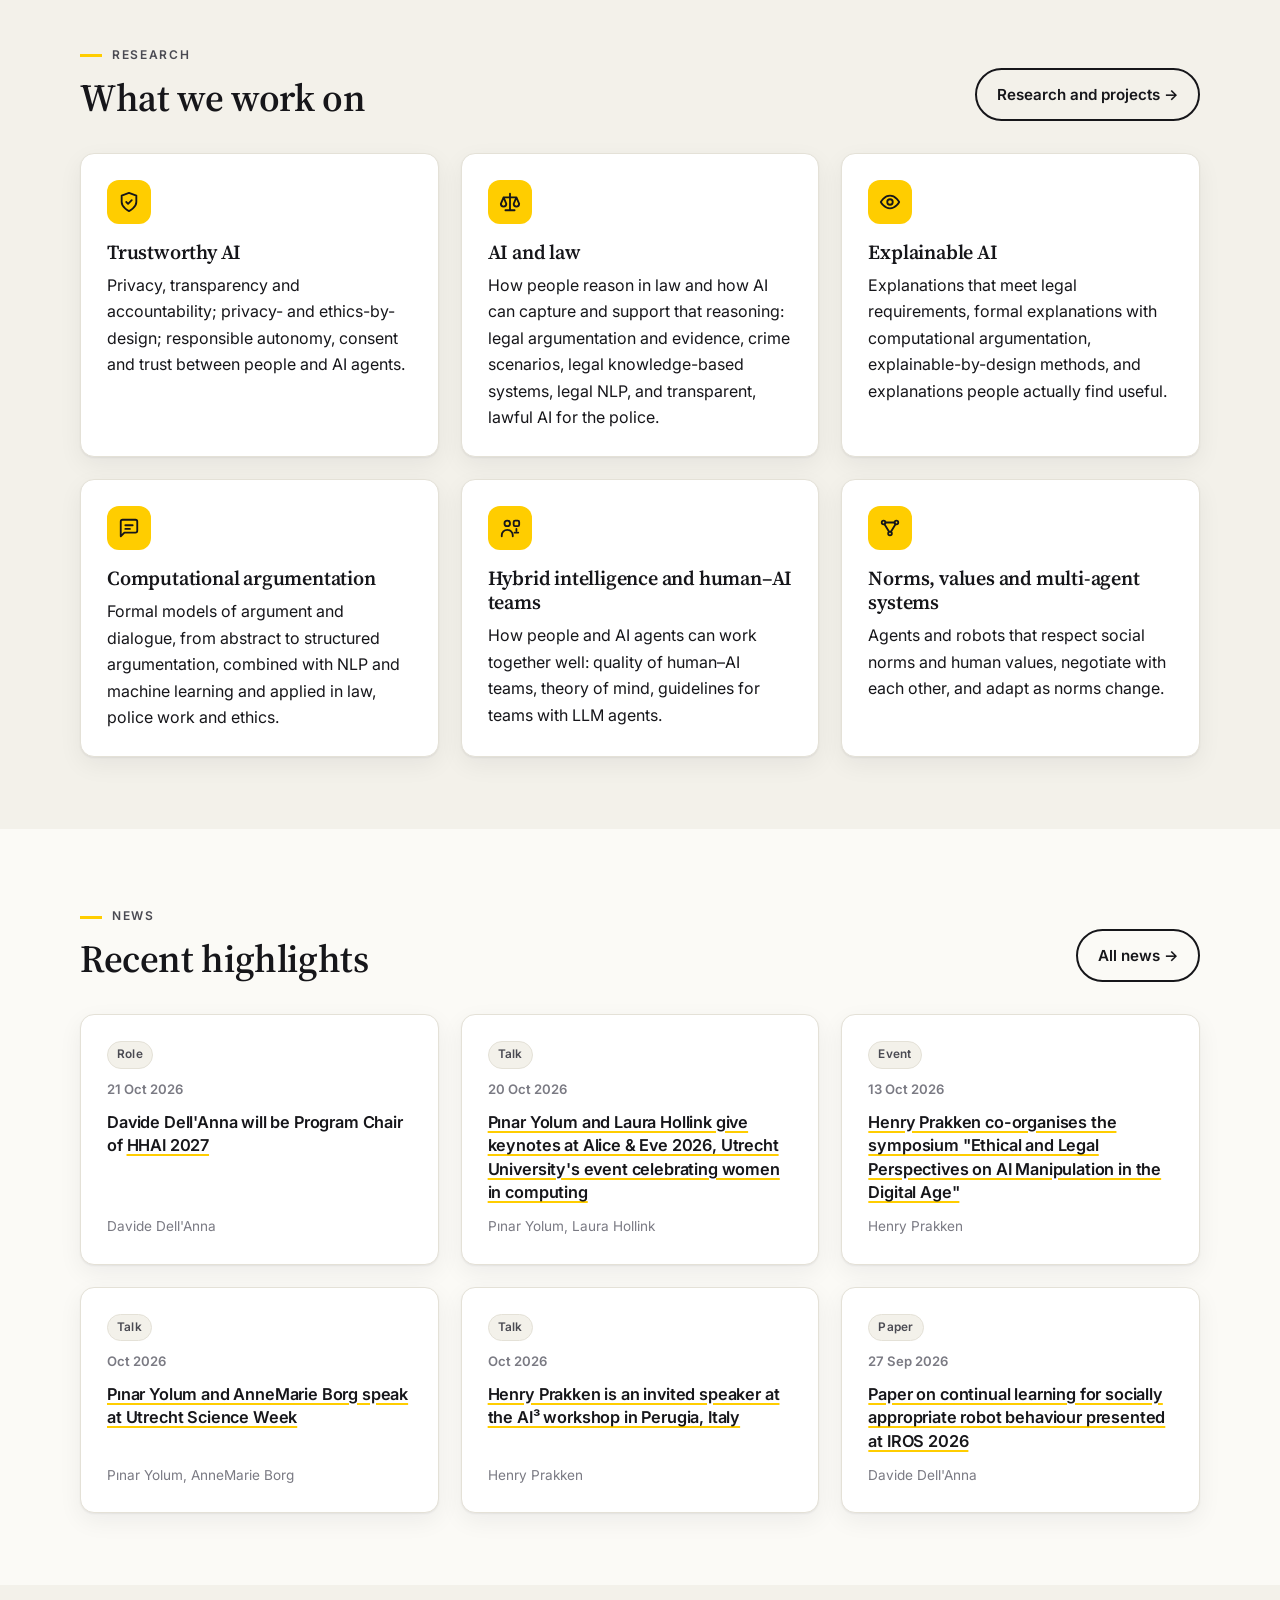
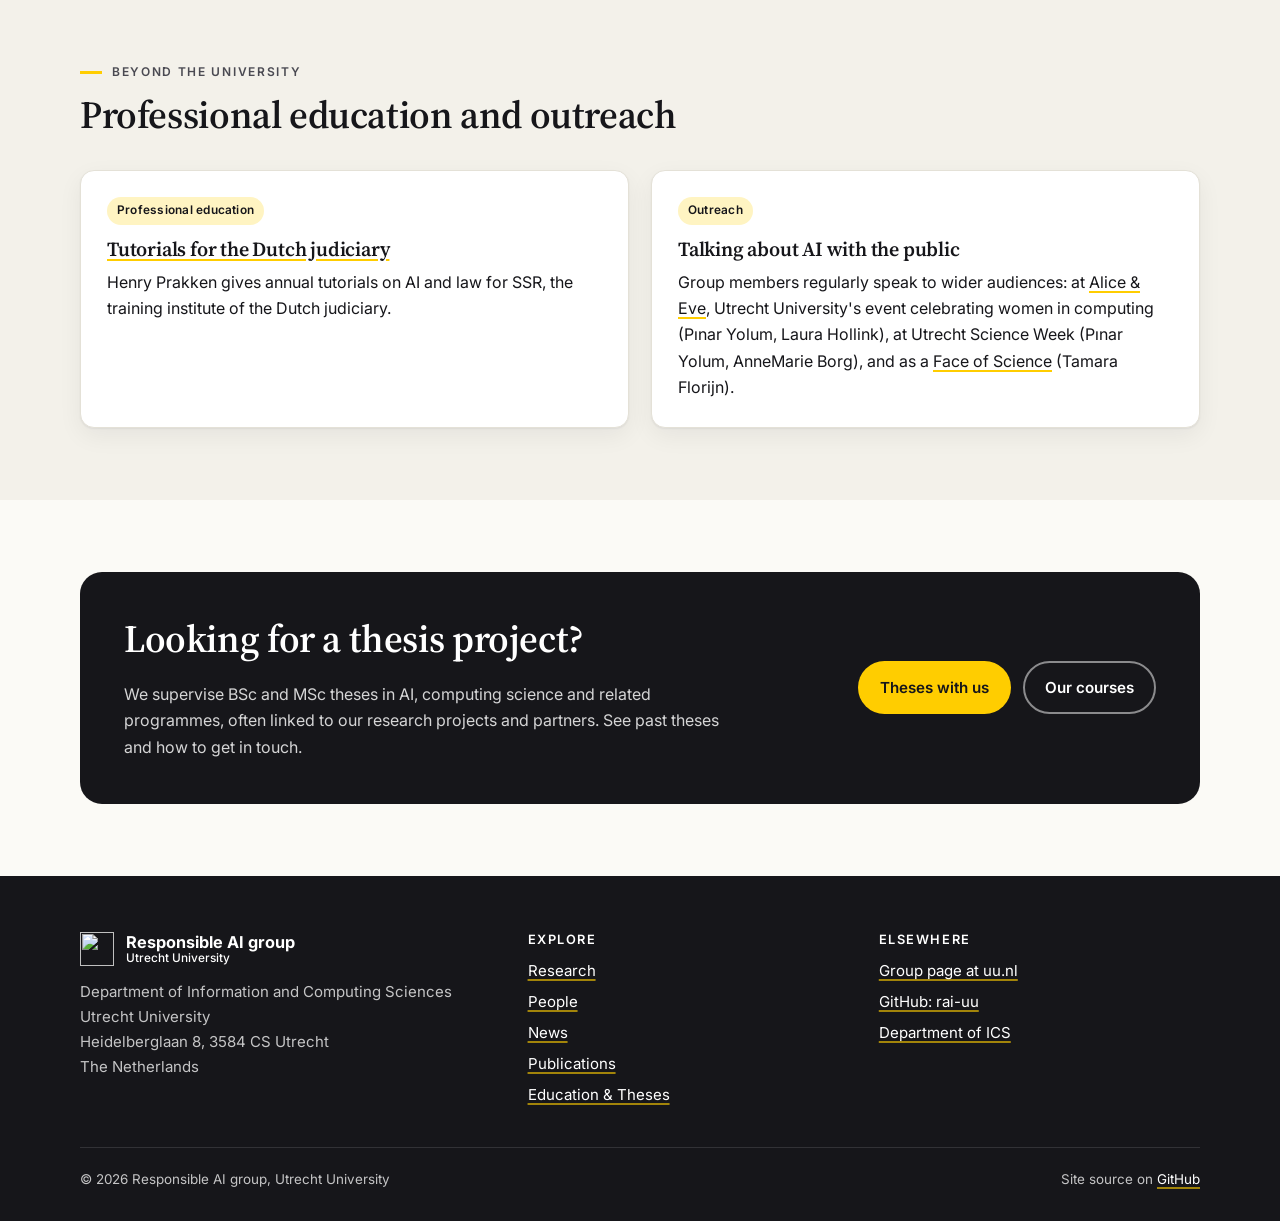
==== commit a8175fad: "Use the new group photo on the home page Co-Authored-By: Claude Opus 5.5 <noreply@anthropic.com>" ====
--- a/index.html
+++ b/index.html
@@ -23,7 +23,7 @@
       <p>We are the Responsible AI group. We build techniques, tools and methods that let AI systems abide by legal, ethical and social requirements, while putting first the people they are meant to serve.</p>
       <div class="btns"><a class="btn primary" href="research.html">Our research</a><a class="btn ghost" href="news.html">Latest news</a></div>
     </div>
-    <div class="hero-photo"><img src="images/group-1.jpg" alt="Members of the Responsible AI group"></div>
+    <div class="hero-photo"><img src="images/group-3.jpg" alt="Members of the Responsible AI group at dinner together"></div>
   </div>
 </section>
 
--- a/css/site.css
+++ b/css/site.css
@@ -107,7 +107,7 @@
 }
 .hero .wrap { position: relative; z-index: 1; display: grid; grid-template-columns: minmax(0, 1fr) minmax(0, 1.1fr); gap: 56px; align-items: center; padding-top: 80px; padding-bottom: 80px; }
 .hero .hero-photo { position: relative; }
-.hero .hero-photo img { width: 100%; aspect-ratio: 3648 / 2300; object-fit: cover; border-radius: 18px; box-shadow: 0 20px 50px rgba(0,0,0,.45); }
+.hero .hero-photo img { width: 100%; aspect-ratio: 4 / 3; object-fit: cover; border-radius: 18px; box-shadow: 0 20px 50px rgba(0,0,0,.45); }
 .hero .hero-photo::after { content: ""; position: absolute; left: -14px; bottom: -14px; width: 38%; height: 10px; background: var(--yellow); border-radius: 6px; }
 @media (max-width: 960px) {
   .hero .wrap { grid-template-columns: 1fr; gap: 36px; padding-top: 40px; padding-bottom: 56px; }
